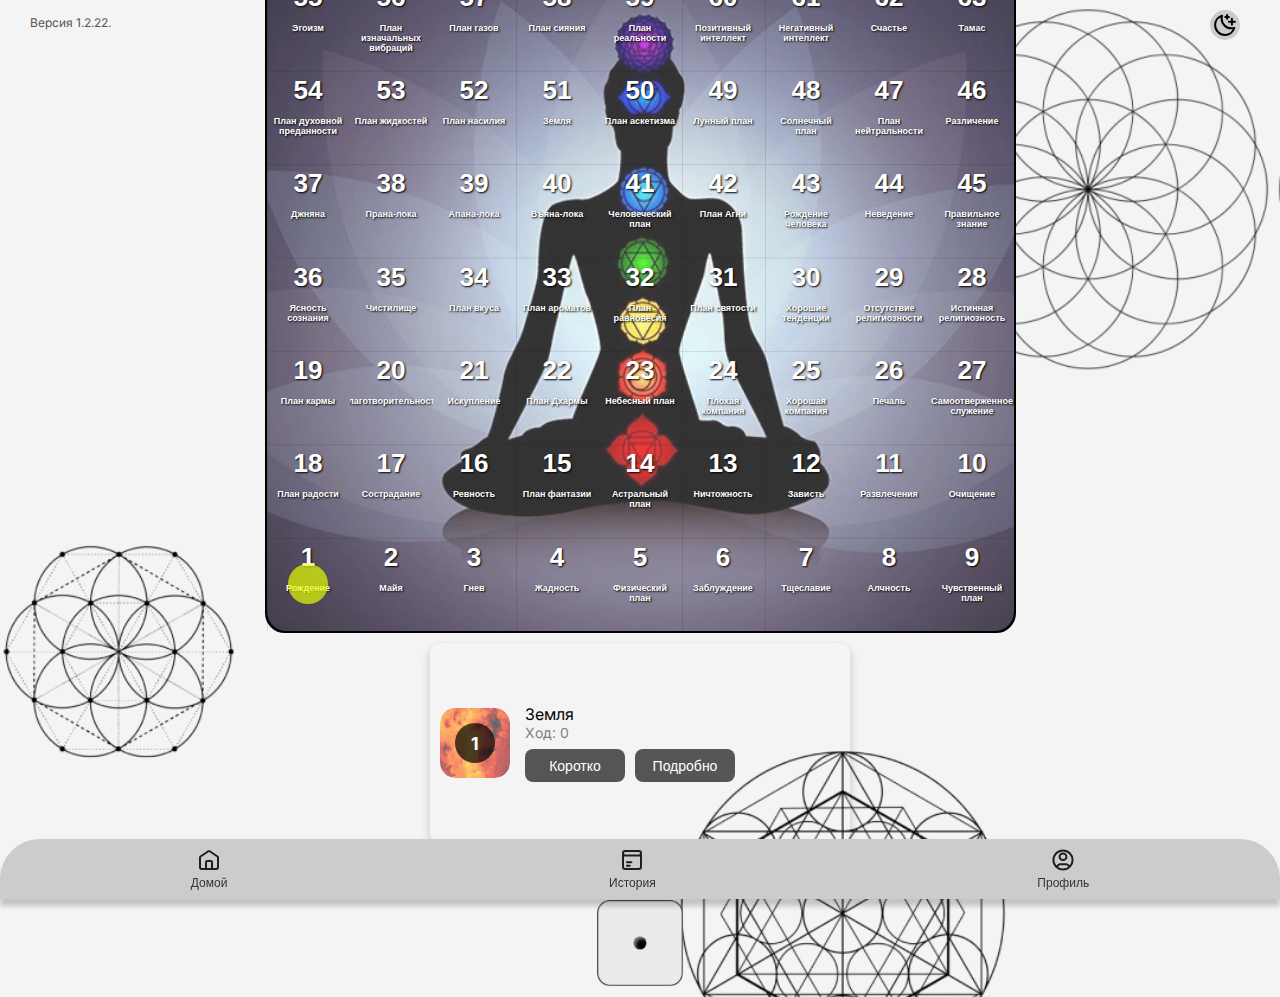
==== index.html @ 8fbf4aa5 "1.2.21 Убрал Стрелки" ====
<!DOCTYPE html>
<html lang="en">
<head>
    <meta charset="UTF-8">
    <meta name="viewport" content="width=device-width, initial-scale=1.0">
    <meta name="theme-color" id="themeColor" content="#ccc">
    <title>Leela Game</title>
    <link rel="stylesheet" href="styles.css">
    <link rel="manifest" href="manifest.json">
    <link href="https://fonts.googleapis.com/css2?family=Inter:wght@300;400;500;600;700&display=swap" rel="stylesheet">
    <script src="scripts.js" defer></script>
</head>
<body>
    <div class="game-version">Версия 1.2.22.</div>
    <div class="theme-switcher">
        <label class="toggle">
            <input type="checkbox" id="themeToggle">
            <span class="slider">
                <img src="theme_icons/moon-02.svg" alt="Day" class="icon day-icon">
                <img src="theme_icons/sun-02.svg" alt="Night" class="icon night-icon">
            </span>
        </label>
    </div>  

    <div class="game-container">
        <!-- Кнопка "Начать заново" -->
        <button class="restart-button" id="restartGame">Начать заново</button>

        <!-- Игровое поле -->
        <div class="board-container">
            <div class="board" id="board"></div>
            <div class="player" id="player"></div>
        </div>      

        <!-- Лог ходов -->
        <div class="turn-info">
            <div class="icon-container">
                <img src="general/back.png" alt="Ход" class="turn-icon">
                <div class="dice-overlay" id="diceResult">1</div>
            </div>
            <div class="turn-text">
                <div class="turn-cell" id="turnName">Земля</div>
                <div class="turn-details">
                    <span id="turnNumber">Ход: 0</span>
                </div>
                <div class="turn-buttons">
                    <button class="turn-btn" id="shortBtn">Коротко</button>
                    <button class="turn-btn" id="detailedBtn">Подробно</button>
                </div>
            </div>
        </div>
    </div>

    <!-- Всплывающее окно --> 
    <div id="popup-overlay" class="popup-overlay"></div>
    <div id="popup" class="popup">
        <div class="popup-content">
            <span id="popup-close" class="popup-close">&times;</span>
            <div id="popup-text"></div>
        </div>
    </div> 

        <!-- Сообщения -->
        <div class="message-container" id="messageContainer"></div>

        <!-- Кубик -->
        <div class="controls">
            <div class="gen-container">
                <div class="contain-dice-6">
                    <div class="dice-6">
                        <ol class="die-list even-roll" data-roll="1" id="animatedDice">
                            <li class="die-item" data-side="1"><span class="dot"></span></li>
                            <li class="die-item" data-side="2"><span class="dot"></span><span class="dot"></span></li>
                            <li class="die-item" data-side="3"><span class="dot"></span><span class="dot"></span><span class="dot"></span></li>
                            <li class="die-item" data-side="4"><span class="dot"></span><span class="dot"></span><span class="dot"></span><span class="dot"></span></li>
                            <li class="die-item" data-side="5"><span class="dot"></span><span class="dot"></span><span class="dot"></span><span class="dot"></span><span class="dot"></span></li>
                            <li class="die-item" data-side="6"><span class="dot"></span><span class="dot"></span><span class="dot"></span><span class="dot"></span><span class="dot"></span><span class="dot"></span></li>
                        </ol>
                    </div>
                </div>
            </div>
        </div>


    <!-- История ходов (убран дубликат) -->
    <div id="historyModal" class="modal">
        <div class="modal-overlay"></div>
        <div class="modal-content">
            <h2>История ходов</h2>
            <div class="log">
                <table class="log-table" id="logTable">
                    <thead>
                        <tr>
                            <th>Ход</th>
                            <th>Кубик</th>
                            <th>Описание</th>
                        </tr>
                    </thead>
                    <tbody id="logBody"></tbody>
                </table>
            </div>
        </div>
        <button id="closeModal" class="close-button">
            <img src="footer_icons/chevron-down.svg" alt="Свернуть">
        </button>
    </div>

    <!-- Футер -->
    <footer class="footer">
        <button class="footer-button" id="homeButton">
            <img src="footer_icons/home-04.svg" alt="Домой" class="footer-icon">
            <span>Домой</span>
        </button>
        <button class="footer-button" id="historyButton">
            <img src="footer_icons/mail-05.svg" alt="История" class="footer-icon">
            <span>История</span>
        </button>
        <button class="footer-button" id="profileButton">
            <img src="footer_icons/user-profile-circle.svg" alt="Профиль" class="footer-icon">
            <span>Профиль</span>
        </button>
    </footer>
</body>
</html>
---- styles.css ----
:root { /* Тема */
    --background-color-light: #333; /* Тёмный фон теперь светлая тема */
    --background-color-dark: #f4f4f4; /* Светлый фон теперь тёмная тема */
    --text-color-light: #fff; /* Светлый текст для "светлой темы" */
    --text-color-dark: #000; /* Тёмный текст для "тёмной темы" */ 
    --primary-color-light: #333; /* Цвет основной кнопки для новой "светлой темы" */
    --primary-color-dark: #333; /* Цвет основной кнопки для новой "тёмной темы" */
    /*--modal-bg-light: #c72525;
    --modal-bg-dark: #333333;*/
    /*--theme-color-light: #a50d0d; /* Цвет строки состояния для светлой темы */
    /*--theme-color-dark: #333; /* Цвет строки состояния для темной темы */
}

.theme-switcher { /* Переключатель темы */
    position: absolute; /* Абсолютное позиционирование элемента */
    top: 10px; /* Отступ сверху от родителя */
    right: 10px; /* Отступ справа от родителя */
    font-size: 16px; /* Размер шрифта элемента */
}

.toggle { /* Переключатель темы */
    position: relative; /* Относительное позиционирование для точного размещения дочерних элементов. */
    display: inline-block;
    width: 60px; /* Размер круга */
    height: 60px; /* Размер круга */
}

.toggle input { /* Переключатель темы */
    opacity: 0; /* Скрывает чекбокс */
    width: 0;
    height: 0;
}

.slider { /* Переключатель темы */
    position: absolute;
    cursor: pointer;
    top: 0;
    left: 0;
    width: 30px; /* Размер круга */
    height: 30px; /* Размер круга */
    background-color: #ccc; /* Цвет по умолчанию */
    border-radius: 50%; /* Делаем переключатель кругом */
    display: flex;
    align-items: center; /* Центрируем содержимое по вертикали */
    justify-content: center; /* Центрируем содержимое по горизонтали */
    transition: background-color 0.4s; /* Плавный переход для смены цвета */
}

.slider .icon { /* Переключатель темы */
    width: 24px; /* Размер иконок */
    height: 24px;
}

.slider .day-icon { /* Переключатель темы */
    display: block; /* Показываем иконку солнца по умолчанию */
}

.slider .night-icon { /* Переключатель темы */
    display: none; /* Скрываем иконку луны по умолчанию */
}

.toggle input:checked + .slider { /* Переключатель темы */
    background-color: #474747; /* Цвет для тёмной темы */
}

.toggle input:checked + .slider .day-icon { /* Переключатель темы */
    display: none; /* Скрываем иконку солнца при включении */
}

.toggle input:checked + .slider .night-icon { /* Переключатель темы */
    display: block; /* Показываем иконку луны при включении */
}


html, body {
    height: 100vh; /* Делаем всю страницу на 100% высоты экрана */
    width: 100vw;  /* Гарантируем полную ширину */
    margin: 0;
    padding: 0;
}

body {
    display: flex;
    flex-direction: column;
    align-items: center;
    justify-content: center;
    background-image: url('back.png'); /* Устанавливаем фоновое изображение */
    background-repeat: no-repeat;
    background-size: cover; /* Фон заполняет весь экран */
    background-position: center; /* Центрируем изображение */
    background-attachment: fixed; /* Фиксируем фон при прокрутке */
    background-color: var(--background-color-light); /* Фон для темы */
    color: var(--text-color-light); /* Цвет текста */
    transition: background-color 0.3s, color 0.3s; /* Плавный переход тем */
}

.game-version { /* Номер версии */
    position: absolute; /* Устанавливаем абсолютное позиционирование */
    top: 10px; /* Отступ от верхнего края */
    left: 20px; /* Отступ от левого края */
    font-size: 12px; /* Размер шрифта */
    color: #555; /* Цвет текста */
    padding: 5px 10px; /* Внутренние отступы */
    border-radius: 5px; /* Скругленные углы */
    z-index: 1000; /* Поверх других элементов */
    font-family: 'Inter', sans-serif;
}

.board-container {
    border-radius: 20px;
    position: relative;
    width: 83vmin;
    height: 83vmin;
    background: url('background.webp') no-repeat center center;
    background-size: cover;
    border: 2px solid var(--text-color-light);
    margin-left: auto; /* Автоматический отступ слева */
    margin-right: auto; /* Автоматический отступ справа */
}


.board { /* Доска деление */
    display: grid; /* Использует CSS Grid Layout для упрощения размещения элементов */
    grid-template-columns: repeat(9, 1fr); /* Делит контейнер на 9 равных колонок */
    grid-template-rows: repeat(8, 1fr); /* Делит контейнер на 8 равных строк */
    gap: 0; /* Убирает отступы между элементами сетки */
    position: absolute; /* Абсолютное позиционирование внутри родительского элемента */
    width: 100%; /* Ширина элемента занимает 100% от родительского контейнера */
    height: 100%; /* Высота элемента занимает 100% от родительского контейнера */
    border-radius: 20px;
    background: rgba(255, 255, 255, 0.2); /* Полупрозрачный белый фон для сетки */
}

.board::before { /* Доска элементы */
    content: ""; /* Добавляет псевдоэлемент перед содержимым .board */
    position: absolute; /* Абсолютное позиционирование внутри элемента .board */
    top: 0; /* Располагает верхнюю границу псевдоэлемента у верхней границы родителя */
    left: 0; /* Располагает левую границу псевдоэлемента у левой границы родителя */
    right: 0; /* Располагает правую границу псевдоэлемента у правой границы родителя */
    bottom: 0; /* Располагает нижнюю границу псевдоэлемента у нижней границы родителя */
    background-image: linear-gradient(to right, rgba(0, 0, 0, 0.1) 1px, transparent 1px), linear-gradient(to bottom, rgba(0, 0, 0, 0.1) 1px, transparent 1px); /* Добавляет две перекрещивающиеся сетки для создания эффекта линий */
    background-size: calc(100% / 9) calc(100% / 8); /* Размер ячеек сетки соответствует количеству колонок и строк */
    pointer-events: none; /* Отключает возможность взаимодействия с псевдоэлементом (например, клики) */
}

.cell {
    display: flex; /* Делает ячейку гибким контейнером */
    flex-direction: column; /* Располагает текст внутри ячейки по вертикали */
    align-items: center; /* Центрирует содержимое по горизонтали */
    justify-content: flex-start; /* Центрирует содержимое по вертикали */
    text-align: center; /* Центрирует текст */
    padding: 5%; /* Внутренний отступ от границ ячейки */
    font-size: 1vmin; /* Размер шрифта текста внутри ячейки */
    font-weight: bold; /* Делает текст жирным */
    color: #fff; /* Цвет текста */
    text-shadow: 1px 1px 2px #000; /* Тень для текста */
    background: rgba(0, 0, 0, 0.0); /* Полупрозрачный фон */
    overflow: hidden; /* Убирает содержимое, выходящее за границы */
    font-family: -apple-system, BlinkMacSystemFont, 'Segoe UI', Roboto, 'Helvetica Neue', Arial, sans-serif;
}

.cell span {
    font-size: 2.9vmin; /* Размер шрифта для цифр */
}

.player {
    width: 40px; /* Устанавливает ширину игрока */
    height: 40px; /* Устанавливает высоту игрока */
    background-color: rgba(229, 255, 0, 0.696); /* Полупрозрачный желтый цвет для игрока */
    border-radius: 50%; /* Делает игрока кругом */
    position: absolute; /* Абсолютное позиционирование для точного размещения */
    transform: translate(-50%, -50%); /* Центрирует элемент относительно своей позиции */
}

.controls {
    padding: 10px;
    position: relative;
    max-width: 400px; /* Максимальная ширина, чтобы не было слишком большого растяжения */
    margin-bottom: 10px; /* Отступ снизу */
}

.log { /* История логи */
    border-radius: 20px; /* Закругляет углы контейнера доски */
    max-width: 90vmin; /* Устанавливает максимальную ширину лога */
    margin-top: 10px; /* Отступ сверху для отделения от других элементов */
    text-align: left; /* Выравнивает текст по левому краю */
    font-size: 16px; /* Размер шрифта для текста */
    overflow-y: auto; /* Добавляет прокрутку по вертикали, если содержимое превышает высоту */
    height: 100%; /* Устанавливает фиксированную высоту для лога */
    border: 1px solid var(--text-color-dark); /* Рамка с использованием темного цвета текста */
    padding: 5px; /* Внутренние отступы вокруг текста */
    background: var(--background-color-light); /* Фон с использованием переменной темы */
}

.log-table { /* История логи1 */
    width: 100%; /* Таблица занимает всю ширину родителя */
    border-collapse: collapse; /* Убирает промежутки между границами ячеек */
    text-align: left; /* Выравнивание текста по левому краю */
    font-family: 'Inter', sans-serif;
}

.log-table th, .log-table td { /* История логи2 */
    padding: 8px; /* Внутренние отступы внутри ячеек */
    font-family: 'Inter', sans-serif;
}

.log-table th { /* История логи3 */
    background-color: var(--primary-color-light); /* Фон заголовков таблицы с использованием переменной темы */
    color: var(--text-color-light); /* Цвет текста заголовков */
    border-radius: 25px; /* Закругляет углы контейнера доски */
}

/* Кнопка "Начать заново" */
.restart-button {
    display: block; /* Превращаем кнопку в блочный элемент */
    font-size: 14px; /* Размер шрифта кнопки */
    padding: 10px 20px; /* Внутренние отступы для кнопки */
    margin-top: -68px; /* Отступ сверху для отделения от других элементов */
    margin-bottom: 20px; /* Отступ снизу для отделения от других элементов */
    background-color: #5a5a5a; /* Цвет фона кнопки */
    color: rgb(205, 205, 205); /* Цвет текста кнопки */
    border: none; /* Убираем стандартную рамку кнопки */
    border-radius: 25px; /* Закругленные углы кнопки */
    cursor: pointer; /* Указывает, что кнопка кликабельна */
    transition: background-color 0.3s ease; /* Плавное изменение цвета при наведении */
    font-family: 'Inter', sans-serif;
    margin-left: auto; /* Автоматический отступ слева */
    margin-right: auto; /* Автоматический отступ справа */
}

.restart-button:hover {
    background-color: #292929; /* Темнее при наведении */
}

/* Стили для 3D кубика */
.gen-container {
    display: inline-block;
    justify-content: center; /* Центрируем кубик по горизонтали */
    position: relative;
    width: 80px;
    height: 80px;
    perspective: 600px;
}

.contain-dice-6 {
    width: 100%;
    height: 100%;
    position: relative;
    transform-style: preserve-3d;
}

.dice {
    font-size: 20px; /* Устанавливает размер шрифта для текста внутри кнопки */
    cursor: pointer; /* Указывает, что элемент кликабельный */
    padding: 10px 20px; /* Добавляет внутренние отступы вокруг текста */
    background-color: var(--primary-color-light); /* Задает фон кнопки с использованием переменной темы */
    color: var(--text-color-light); /* Цвет текста кнопки */
    border: none; /* Убирает стандартную рамку кнопки */
    border-radius: 5px; /* Закругленные углы для кнопки */
}

.dice:hover {
    background-color: #0056b3; /* Меняет фон кнопки при наведении */
}

.dice-6 {
    width: 100%;
    height: 100%;
    position: absolute;
    transform-style: preserve-3d;
    transition: transform 0.6s ease;
}

.die-list {
    width: 100%;
    height: 100%;
    margin: 0;
    padding: 0;
    list-style: none;
    position: relative;
    transform-style: preserve-3d;
}

.die-item {
    position: absolute;
    width: 100%;
    height: 100%;
    backface-visibility: hidden;
    background: #ebebeb; /* Цвет кубика */
    border: 1px solid #323232; /* Цвет границы кубика */
    border-radius: 12px; /* Закругленные углы, если нужны */
    box-sizing: border-box;
    transform: translateZ(40px); /* Позиционируем грани в 3D-пространстве */
}

.die-item[data-side="1"] { transform: rotateX(0deg) translateZ(40px); }
.die-item[data-side="2"] { transform: rotateY(180deg) translateZ(40px); }
.die-item[data-side="3"] { transform: rotateY(-90deg) translateZ(40px); }
.die-item[data-side="4"] { transform: rotateY(90deg) translateZ(40px); }
.die-item[data-side="5"] { transform: rotateX(-90deg) translateZ(40px); }
.die-item[data-side="6"] { transform: rotateX(90deg) translateZ(40px); }

.dot {
    position: absolute;
    width: 12px; /* Размер точки */
    height: 12px;
    border-radius: 50%; /* Круглая форма */
    background: radial-gradient(circle, #000 100%, #333); /* Градиент для вдавленного вида */
    box-shadow: inset 2px 2px 3px rgba(255, 255, 255, 0.5); /* Внутренняя тень */
}

/* Расположение точек для каждой грани */
.die-item[data-side="1"] .dot { top: 50%; left: 50%; transform: translate(-50%, -50%); }
.die-item[data-side="2"] .dot:nth-child(1) { top: 20%; left: 20%; transform: translate(-50%, -50%); }
.die-item[data-side="2"] .dot:nth-child(2) { top: 80%; left: 80%; transform: translate(-50%, -50%); }
.die-item[data-side="3"] .dot:nth-child(1) { top: 20%; left: 20%; transform: translate(-50%, -50%); }
.die-item[data-side="3"] .dot:nth-child(2) { top: 50%; left: 50%; transform: translate(-50%, -50%); }
.die-item[data-side="3"] .dot:nth-child(3) { top: 80%; left: 80%; transform: translate(-50%, -50%); }
.die-item[data-side="4"] .dot:nth-child(1) { top: 20%; left: 20%; transform: translate(-50%, -50%); }
.die-item[data-side="4"] .dot:nth-child(2) { top: 20%; left: 80%; transform: translate(-50%, -50%); }
.die-item[data-side="4"] .dot:nth-child(3) { top: 80%; left: 20%; transform: translate(-50%, -50%); }
.die-item[data-side="4"] .dot:nth-child(4) { top: 80%; left: 80%; transform: translate(-50%, -50%); }
.die-item[data-side="5"] .dot:nth-child(1) { top: 20%; left: 20%; transform: translate(-50%, -50%); }
.die-item[data-side="5"] .dot:nth-child(2) { top: 20%; left: 80%; transform: translate(-50%, -50%); }
.die-item[data-side="5"] .dot:nth-child(3) { top: 50%; left: 50%; transform: translate(-50%, -50%); }
.die-item[data-side="5"] .dot:nth-child(4) { top: 80%; left: 20%; transform: translate(-50%, -50%); }
.die-item[data-side="5"] .dot:nth-child(5) { top: 80%; left: 80%; transform: translate(-50%, -50%); }
.die-item[data-side="6"] .dot:nth-child(1) { top: 20%; left: 20%; transform: translate(-50%, -50%); }
.die-item[data-side="6"] .dot:nth-child(2) { top: 50%; left: 20%; transform: translate(-50%, -50%); }
.die-item[data-side="6"] .dot:nth-child(3) { top: 80%; left: 20%; transform: translate(-50%, -50%); }
.die-item[data-side="6"] .dot:nth-child(4) { top: 20%; left: 80%; transform: translate(-50%, -50%); }
.die-item[data-side="6"] .dot:nth-child(5) { top: 50%; left: 80%; transform: translate(-50%, -50%); }
.die-item[data-side="6"] .dot:nth-child(6) { top: 80%; left: 80%; transform: translate(-50%, -50%); }

.die-list { transition: transform 0.6s ease; }


.die-list { /* Анимация броска */
    transition: transform 0.6s ease; /* Добавляет плавный переход для вращения кубика */
}

.die-list[data-roll="1"] { transform: rotateX(0deg) rotateY(0deg); }
.die-list[data-roll="2"] { transform: rotateY(180deg); }
.die-list[data-roll="4"] { transform: rotateY(-90deg); }
.die-list[data-roll="3"] { transform: rotateY(90deg); }
.die-list[data-roll="6"] { transform: rotateX(-90deg); }
.die-list[data-roll="5"] { transform: rotateX(90deg); }

.trail { /* Шлейф после броска */
    width: 40px; /* Размер шлейфа совпадает с размером игрока */
    height: 40px;
    background-color: rgba(255, 183, 0, 0.3); /* Полупрозрачный красный цвет */
    border-radius: 50%; /* Круглый элемент */
    position: absolute;
    transform: translate(-50%, -50%);
    pointer-events: none; /* Шлейф не мешает кликам */
    animation: fadeOut 2.5s ease-out forwards; /* Анимация исчезновения */
}

@keyframes fadeOut {
    0% {
        opacity: 1;
    }
    100% {
        opacity: 0;
    }
}

.footer {
    position: fixed; /* Фиксируем футер внизу экрана */
    bottom: 1px; /* Отступ от нижнего края экрана */
    left: 50%; /* Центрируем футер по горизонтали */
    transform: translateX(-50%); /* Для точного центрирования */
    width: 100%; /* Задаём ширину футера */
    height: 60px; /* Высота футера */
    background-color: var(--footer-bg-light); /* Цвет по умолчанию */
    color: var(--footer-text-light); /* Цвет текста по умолчанию */
    border-radius: 40px 40px 0 0; /* Закругление только сверху */
    box-shadow: 0 7px 5px rgba(0, 0, 0, 0.2); /* Добавляем тень */
    display: flex; /* Flexbox для размещения содержимого */
    justify-content: space-around; /* Равномерное распределение кнопок */
    align-items: center; /* Центрируем кнопки по вертикали */
    z-index: 100; /* Поверх других элементов */
/* padding: 0 10px; /* Внутренние отступы */
    transition: background-color 0.4s, color 0.4s; /* Плавный переход для цвета */
}

.footer-button {
    background: none; /* Убираем стандартный фон кнопок */
    border: none; /* Убираем рамку кнопок */
    cursor: pointer; /* Указатель мыши при наведении */
    text-align: center; /* Текст под иконкой */
    display: flex; /* Flexbox для расположения текста и иконки */
    flex-direction: column; /* Иконка сверху, текст снизу */
    align-items: center; /* Центрируем содержимое кнопки */
    justify-content: center; /* Центрируем содержимое кнопки */
    font-size: 16px; /* Размер текста */
    color: inherit; /* Используем цвет текста футера */
    font-family: -apple-system, BlinkMacSystemFont, 'Segoe UI', Roboto, 'Helvetica Neue', Arial, sans-serif;
}

.footer-icon {
    width: 24px; /* Ширина иконки */
    height: 24px; /* Высота иконки */
    filter: invert(16%) sepia(0%) saturate(0%) hue-rotate(0deg) brightness(75%);    margin-bottom: 4px; /* Отступ между иконкой и текстом */
}

.footer-button:hover .footer-icon {
    filter: invert(25%) sepia(0%) saturate(0%) hue-rotate(0deg) brightness(100%);
}

.footer-button span {
    font-size: 12px; /* Размер текста под иконкой */
}

.modal {
    background-color: var(--modal-bg-light);
}

body.dark-mode .modal {
    background-color: var(--modal-bg-dark);
}
/* Основной стиль модального окна */
.modal {
    position: fixed;
    bottom: -100%; /* Скрыто за пределами экрана */
    left: 0;
    width: 100%;
    height: 75vh; /* Высота окна 75% от высоты экрана */
    background-color: rgb(240, 240, 240); /* Светло-серый фон окна */
    box-shadow: 0 -4px 10px rgba(0, 0, 0, 0.2); /* Тень для эффекта подъёма */
    border-top-left-radius: 20px;
    border-top-right-radius: 20px;
    transition: bottom 0.3s ease-in-out; /* Анимация появления */
    z-index: 1000; /* Поверх overlay */
    display: flex; /* Flexbox для управления размещением */
    overflow: hidden; /* Обрезает содержимое за закруглениями */
    flex-direction: column; /* Элементы располагаются вертикально */
}

/* Содержимое модального окна */
.modal-content {
    padding: 20px;
    text-align: center;
    flex: 1; /* Занимает всё доступное пространство, оставляя место для кнопки */
    overflow-y: auto; /* Прокрутка содержимого, если его больше окна */
    z-index: 2; /* Поверх overlay */
}

/* Кнопка "Свернуть" */
.close-button {
    background: none;
    border: none;
    cursor: pointer;
    width: 40px;
    height: 40px;
    margin: 10px auto; /* Центрируем кнопку горизонтально */
    display: block;
    text-align: center;
    align-self: center; /* Центрируем кнопку внутри flex-контейнера */
    z-index: 2; /* Поверх overlay */
}

/* Затемнение фона (overlay) */
.modal-overlay {
    position: absolute;
    top: 0;
    left: 0;
    width: 100%;
    height: 100%;
    background-color: rgba(0, 0, 0, 0.5); /* Полупрозрачный тёмный фон */
    z-index: 1; /* Под контентом модального окна */
}

/*Затемнение фона при открытом модальном окне*/
body.modal-open::before {
    content: '';
    position: fixed;
    top: 0;
    left: 0;
    width: 100%;
    height: 100%;
    background-color: rgba(0, 0, 0, 0.5); /* Тёмный фон при открытии модального окна */
    z-index: 999; /* Затемнение под модальным окном */
}

/* Добавьте эти стили в ваш CSS файл */
.modal-content {
    display: flex;
    flex-direction: column;
    max-height: 80vh;
    overflow-y: auto;
}

.modal-content h2 {
    margin-bottom: 20px;
    text-align: center;
    font-size: 16px; /* Размер текста под иконкой */
    font-family: 'Inter', sans-serif;
}

.log {
    flex-grow: 1; /* Позволяет истории занимать доступное пространство */
    overflow-y: auto; /* Добавляет прокрутку, если контент выходит за границы */
    max-height: 60vh; /* Ограничивает высоту истории ходов */
}

/* Обновленные стили для таблицы логов */
.log-table {
    width: 100%;
    border-collapse: collapse;
    border-spacing: 0;
}

.log-table th,
.log-table td {
    padding: 8px;
    text-align: left;
    border: none; /* Убираем границы ячеек */
}

/* Стиль для заголовка таблицы */
.log-table thead {
    position: sticky;
    top: 0;
    z-index: 10;
}

/* Делаем одну строку для заголовка */
.log-table thead tr {
    display: flex;
    width: 100%;
}

/* Задаем ширину для каждой колонки заголовка */
.log-table thead th {
    flex: 1;
}

/* Первая колонка (Ход) поменьше */
.log-table thead th:first-child {
    flex: 0.5;
}

/* Последняя колонка (Описание) побольше */
.log-table thead th:last-child {
    flex: 2;
}

/* Стили для тела таблицы */
.log-table tbody tr {
    display: flex;
    width: 100%;
    border-bottom: 1px solid rgba(0, 0, 0, 0.1); /* Тонкая линия между строками */
}

.log-table tbody td {
    flex: 1;
}

/* Соответствующие пропорции для ячеек тела таблицы */
.log-table tbody td:first-child {
    flex: 0.5;
}

.log-table tbody td:last-child {
    flex: 2;
}

/* Чередующийся цвет строк */
.log-table tbody tr:nth-child(even) {
    background-color: rgba(0, 0, 0, 0.05);
}


/* Стили для окна с текущим ходом */
.turn-info {
    display: flex;
    align-items: center;
    --primary-color-light: #333; /* Цвет основной кнопки для новой "светлой темы" */
    --primary-color-dark: #333; /* Цвет основной кнопки для новой "тёмной темы" */
    border-radius: 10px;
    margin: 10px auto; /* Центрирование блока */
    padding: 10px;
    box-shadow: 0 4px 10px rgba(0, 0, 0, 0.2);
    width: 77vmin;
    height: 20vmin;
    position: relative;
    justify-content: flex-start;
    width: 79vw; /* 80% ширины экрана */
    max-width: 400px; /* Максимальная ширина, чтобы не было слишком большого растяжения */
    font-family: 'Inter', sans-serif;
}

.turn-icon {
    width: 100%;
    height: 100%;
    object-fit: cover;
    border-radius: 15px;
}

.icon-container {
    position: relative;
    width: 70px; /* Размер картинки */
    height: 70px;
    border-radius: 15px;
    overflow: hidden;
}

.dice-overlay {
    position: absolute;
    top: 50%;
    left: 50%;
    transform: translate(-50%, -50%); /* Центрируем текст внутри картинки */
    background: rgba(0, 0, 0, 0.7);
    color: white;
    font-weight: bold;
    font-size: 18px;
    padding: -1px 10px;
    border-radius: 50%;
    text-align: center;
    width: 40px;
    height: 40px;
    display: flex;
    align-items: center;
    justify-content: center;
}

.turn-text {
    display: flex;
    flex-direction: column; /* Название сверху, ход под ним */
    justify-content: center;
    align-items: flex-start; /* Выравниваем текст влево */
    margin-left: 15px; /* Отступ слева от картинки */
}

.turn-name {
    font-weight: bold;
    font-size: 16px;
}

.turn-details {
    font-size: 14px;
    color: gray;
}

.dice-result {
    background: rgba(0, 0, 0, 0.1);
    padding: 8px 12px;
    border-radius: 12px;
    font-weight: bold;
    font-size: 14px;
    position: absolute;
    right: 10px;
    bottom: 10px;
}


.turn-buttons {
    display: flex;
    gap: 10px; /* Расстояние между кнопками */
    margin-top: 8px; /* Отступ сверху от текста */
    }

.turn-btn {
    background-color: #555;
    color: white;
    width: 100px;
    height: 33px;
    border: none;
    padding: 5px 12px;
    border-radius: 8px;
    font-size: 14px;
    cursor: pointer;
    transition: background 0.3s;
    font-family: -apple-system, BlinkMacSystemFont, 'Segoe UI', Roboto, 'Helvetica Neue', Arial, sans-serif;
}

.turn-btn:hover {
    background-color: #777;
}


.message-container {
    display: flex;
    align-items: center; /* Вертикальное выравнивание по центру */
    justify-content: center; /* Горизонтальное выравнивание по центру */
    --primary-color-light: #333; /* Цвет основной кнопки для новой "светлой темы" */
    --primary-color-dark: #333; /* Цвет основной кнопки для новой "тёмной темы" */
    border-radius: 20px;
    padding: 20px;
    position: relative;
    font-family: 'Inter', sans-serif;
    height: 30px; /* Фиксированная высота контейнера */
    box-sizing: border-box; /* Чтобы padding не увеличивал размеры контейнера */
    visibility: visible; /* Контейнер всегда видимый */
}

.message-container .message {
    display: block;
    visibility: hidden; /* Скрываем текст, когда он отсутствует */
}

/* Когда текст появляется */
.message-container .message:not(:empty) {
    visibility: visible;
}
    
/* Стили для overlay */
.popup-overlay {
    display: none;
    position: fixed;
    top: 0;
    left: 0;
    width: 100%;
    height: 100%;
    background: rgba(0, 0, 0, 0.5);
    z-index: 999;
}

/* Стили для всплывающего окна */
.popup {
    display: none;
    position: fixed;
    top: -100%; /* Изначально скрыто сверху */
    left: 50%;
    transform: translateX(-50%);
    background: var(--background-color-light); /* Фон с использованием переменной темы */
    --text-color-light: #fff; /* Светлый текст для "светлой темы" */
    --text-color-dark: #202020; /* Тёмный текст для "тёмной темы" */ 
    box-shadow: 0 4px 8px rgba(0, 0, 0);
    padding: 15px;
    border-radius: 8px;
    min-width: 320px; /* Минимальная ширина 300px */
    max-width: 400px; /* Максимальная ширина 400px */
    min-height: 550px; /* Минимальная высота 300px */
    max-height: 600px; /* Максимальная высота 500px (можно убрать, если не нужно) */
    z-index: 2000;
    transition: top 0.3s ease-in-out;
    overflow: auto; /* Добавляем прокрутку, если содержимое выходит за границы */
}

.popup-content {
    position: relative;
}

.popup-close {
    position: absolute;
    top: 1px;  /* Отступ сверху */
    right: 10px;  /* Отступ справа */
    font-size: 25px;
    cursor: pointer;
    z-index: 10;  /* Убедитесь, что кнопка закрытия поверх контента */
}

.popup-text {
    font-size: 16px;
    --text-color-light: #fff; /* Светлый текст для "светлой темы" */
    --text-color-dark: #2d2d2d; /* Тёмный текст для "тёмной темы" */ 
    /*font-family: -apple-system, BlinkMacSystemFont, 'Segoe UI', Roboto, 'Helvetica Neue', Arial, sans-serif;*/
    font-family: 'Inter', sans-serif;
    margin-top: 12px;
    line-height: 1.5; /* Интервал между строками 1.15 */
    text-align: justify; /* Выравнивание текста по ширине */
    text-justify: inter-word; /* Улучшенное выравнивание слов */
}

.popup-text p {
    margin-bottom: 10px; /* Отступ между абзацами */
    text-indent: 20px; /* Отступ первой строки абзаца */
    margin-top: 10px; /* Отступ сверху */
}
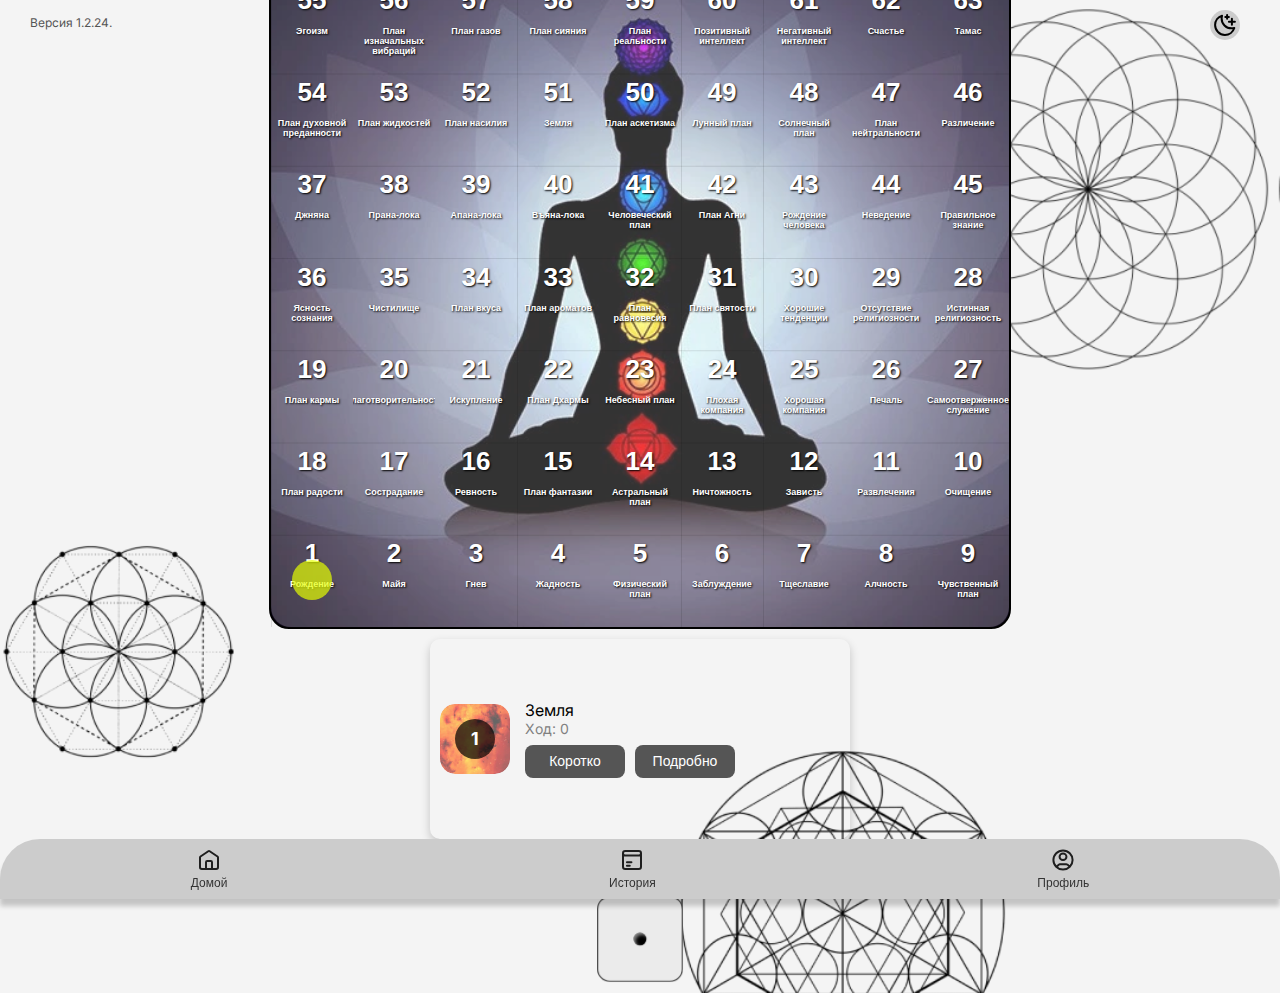
==== commit 1a717635: "Версия 1.2.24. Всё сделал" ====
--- a/index.html
+++ b/index.html
@@ -11,7 +11,7 @@
     <script src="scripts.js" defer></script>
 </head>
 <body>
-    <div class="game-version">Версия 1.2.22.</div>
+    <div class="game-version">Версия 1.2.24.</div>
     <div class="theme-switcher">
         <label class="toggle">
             <input type="checkbox" id="themeToggle">
--- a/styles.css
+++ b/styles.css
@@ -109,8 +109,8 @@
 .board-container {
     border-radius: 20px;
     position: relative;
-    width: 83vmin;
-    height: 83vmin;
+    width: 82vmin;
+    height: 82vmin;
     background: url('background.webp') no-repeat center center;
     background-size: cover;
     border: 2px solid var(--text-color-light);
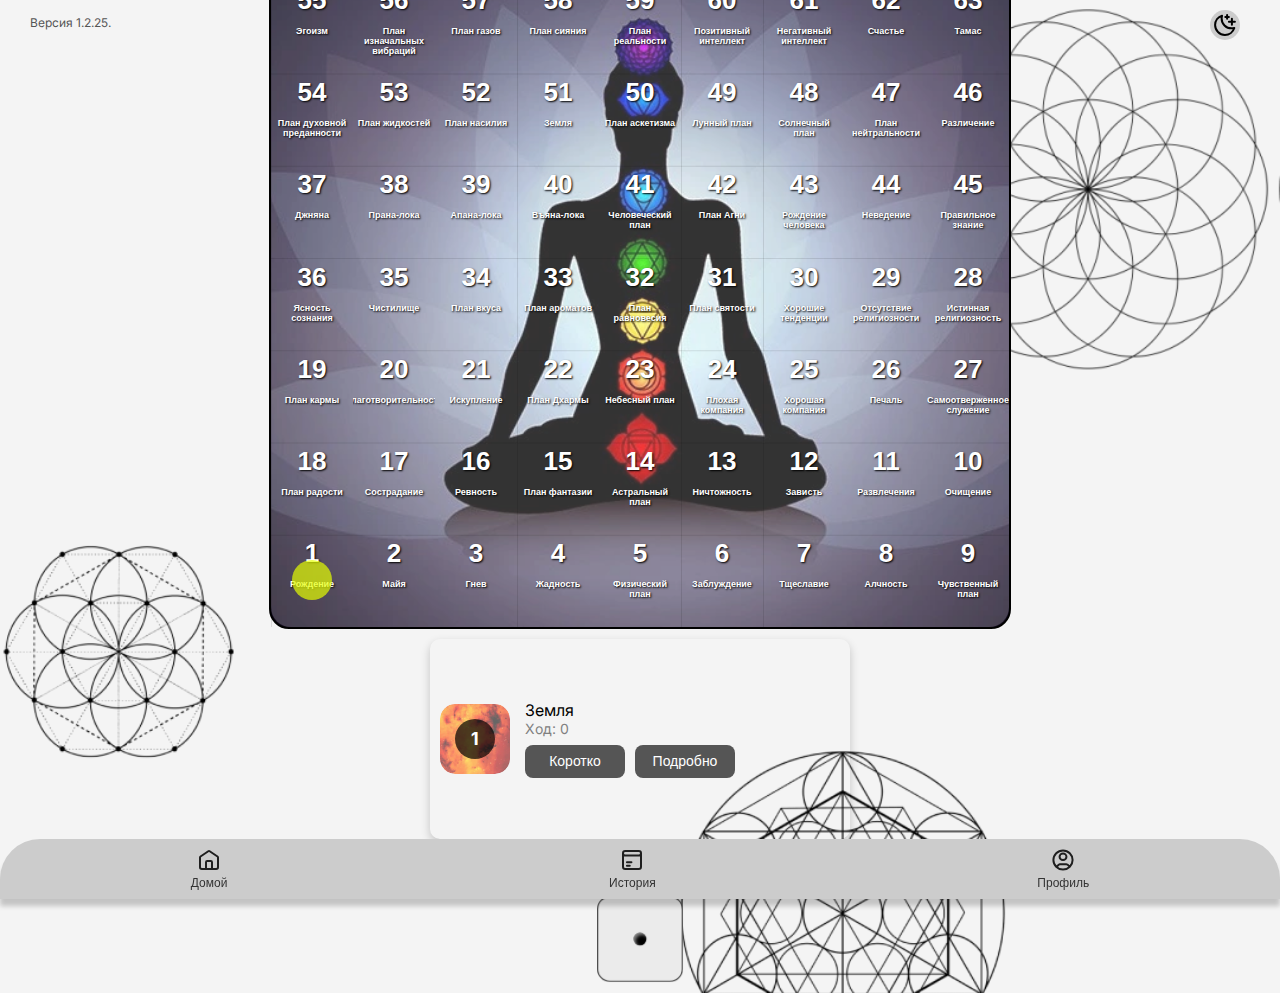
==== commit 3f10ba7b: "Версия 1.2.25. Все текста обновил" ====
--- a/index.html
+++ b/index.html
@@ -11,7 +11,7 @@
     <script src="scripts.js" defer></script>
 </head>
 <body>
-    <div class="game-version">Версия 1.2.24.</div>
+    <div class="game-version">Версия 1.2.25.</div>
     <div class="theme-switcher">
         <label class="toggle">
             <input type="checkbox" id="themeToggle">
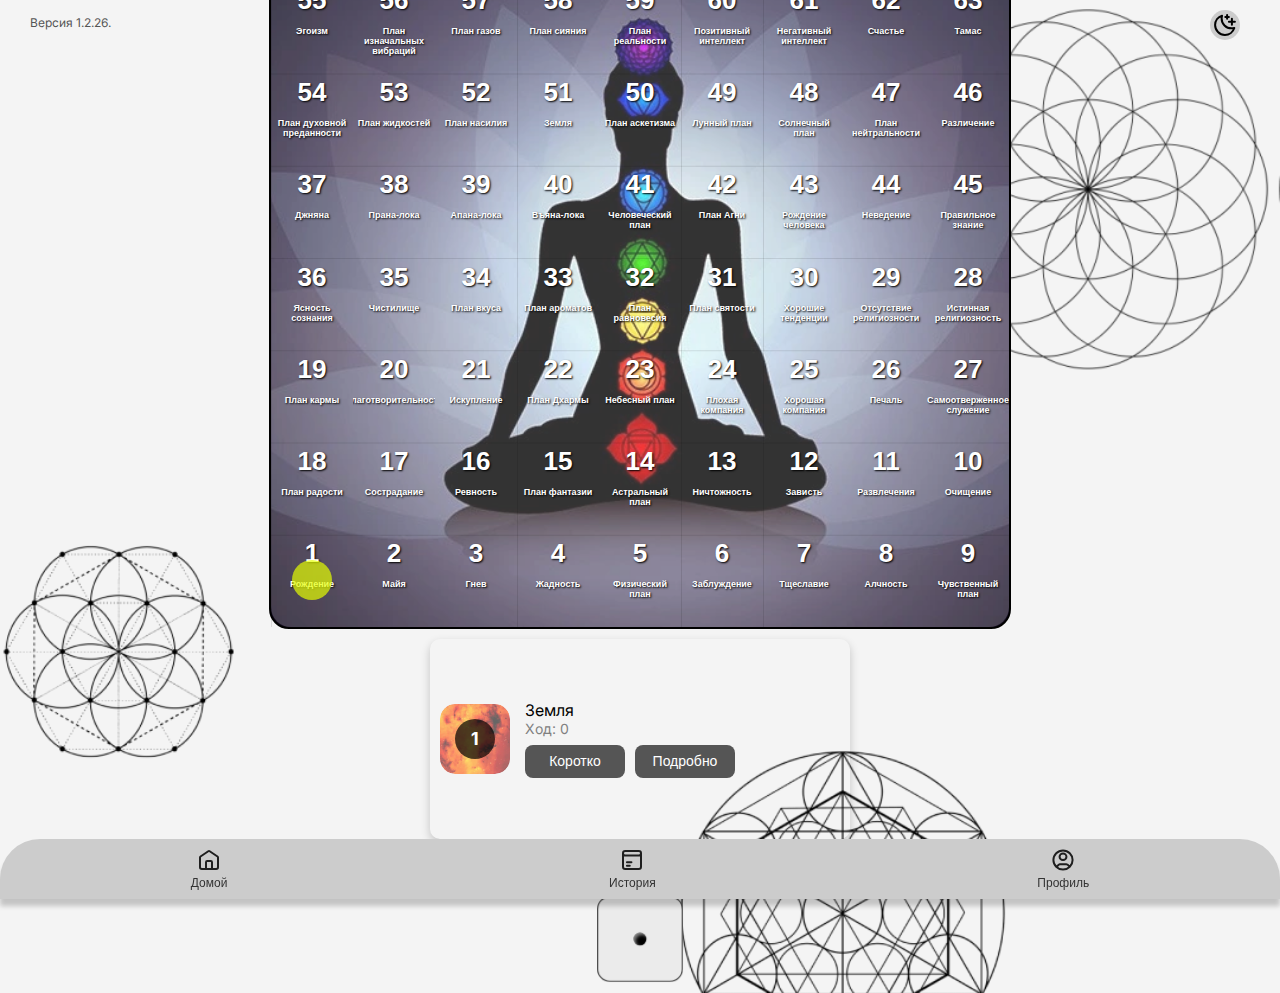
==== commit df16ea36: "Версия 1.2.26. Текст попап сначала" ====
--- a/index.html
+++ b/index.html
@@ -11,7 +11,7 @@
     <script src="scripts.js" defer></script>
 </head>
 <body>
-    <div class="game-version">Версия 1.2.25.</div>
+    <div class="game-version">Версия 1.2.26.</div>
     <div class="theme-switcher">
         <label class="toggle">
             <input type="checkbox" id="themeToggle">
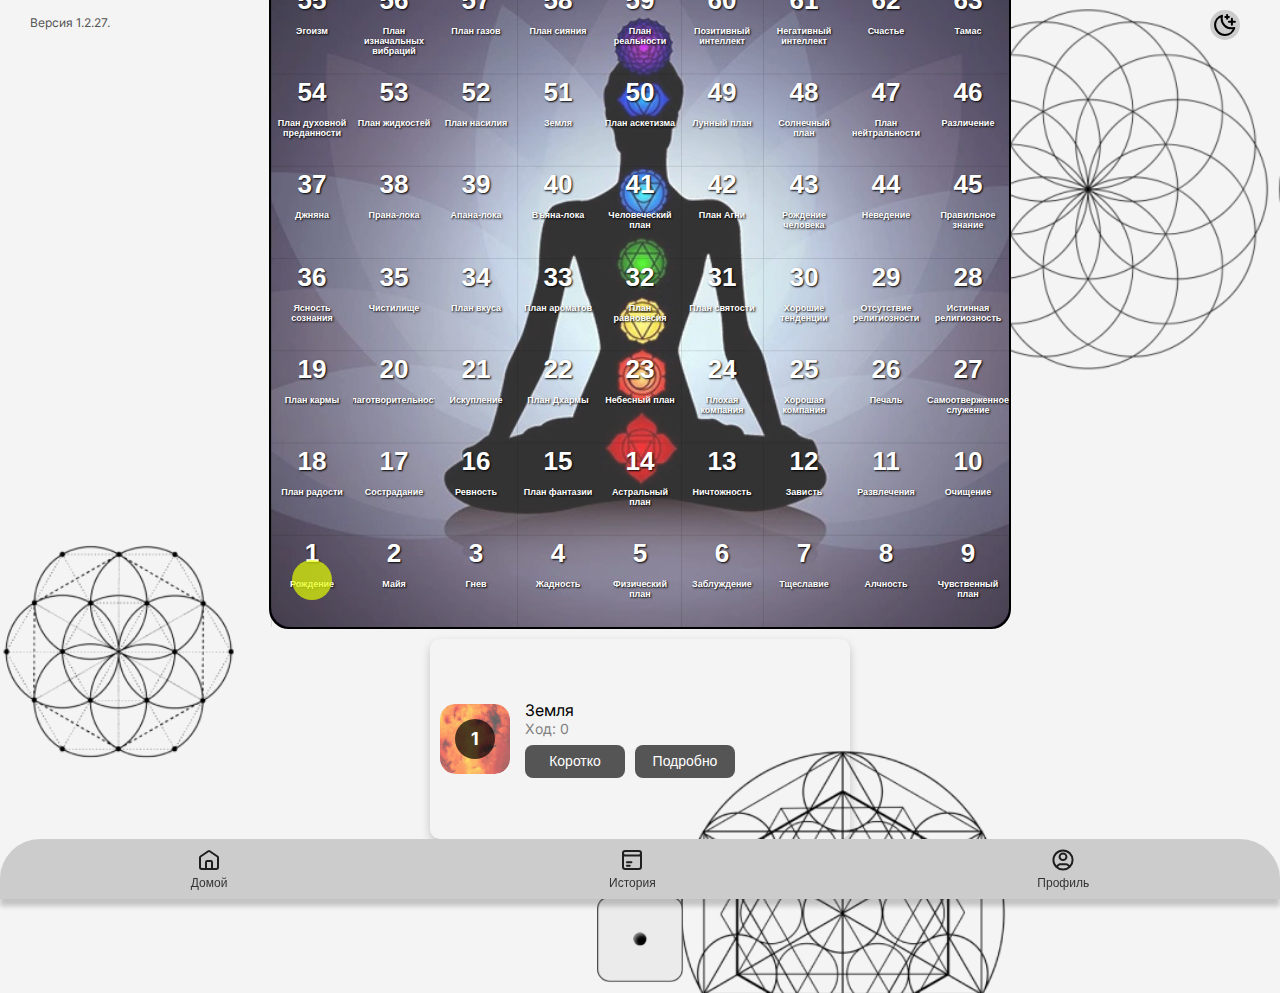
==== commit deaa0a18: "Версия 1.2.27 Добавил Main.html" ====
--- a/index.html
+++ b/index.html
@@ -11,7 +11,7 @@
     <script src="scripts.js" defer></script>
 </head>
 <body>
-    <div class="game-version">Версия 1.2.26.</div>
+    <div class="game-version">Версия 1.2.27.</div>
     <div class="theme-switcher">
         <label class="toggle">
             <input type="checkbox" id="themeToggle">
--- a/styles.css
+++ b/styles.css
@@ -769,4 +769,783 @@
     margin-bottom: 10px; /* Отступ между абзацами */
     text-indent: 20px; /* Отступ первой строки абзаца */
     margin-top: 10px; /* Отступ сверху */
-}+}
+
+
+/* Main*/
+
+/* Для мобильных устройств с экранами до 480px */
+@media (max-width: 480px) {
+    .main-container {
+        width: 100%;
+        padding: 10px;
+    }
+
+    .group {
+        flex-direction: column;  /* Размещение элементов в колонку */
+        margin: 10px 0;
+    }
+
+    .pic {
+        width: 50px;
+        height: 50px;
+    }
+
+    .text {
+        font-size: 18px;
+    }
+
+    .box {
+        width: 100%;
+        margin: 20px 0;
+    }
+
+    .img {
+        width: 80px;
+        height: 80px;
+    }
+}
+
+.main-container,
+.main-container * {
+    box-sizing: border-box;
+}
+
+input,
+select,
+textarea,
+button {
+    outline: 0;
+}
+
+.main-container {
+    position: relative;
+    width: 428px;
+    height: 926px;
+    margin: 0 auto;
+    background: #f8f8f8;
+    overflow: hidden;
+    border-radius: 50px;
+    box-shadow: 0 20px 104px 0 rgba(0, 0, 0, 0.1);
+}
+.group {
+    display: flex;
+    align-items: center;
+    justify-content: space-between;
+    flex-wrap: nowrap;
+    position: relative;
+    width: 369px;
+    margin: 66px 0 0 24px;
+    z-index: 56;
+}
+.pic {
+    flex-shrink: 0;
+    position: relative;
+    width: 34px;
+    height: 34px;
+    background: url(./assets/images/icons_left.svg)
+        no-repeat center;
+    background-size: cover;
+    z-index: 57;
+    overflow: hidden;
+}
+.text {
+    flex-shrink: 0;
+    flex-basis: auto;
+    position: relative;
+    height: 19px;
+    color: #000000;
+    font-family: Mulish, var(--default-font-family);
+    font-size: 20px;
+    font-weight: 700;
+    line-height: 19px;
+    text-align: left;
+    white-space: nowrap;
+    z-index: 58;
+}
+.box {
+    display: flex;
+    flex-direction: column;
+    align-items: center;
+    justify-content: center;
+    flex-wrap: nowrap;
+    gap: 10px;
+    position: relative;
+    width: 379px;
+    margin: 51px 0 0 24px;
+}
+.img {
+    flex-shrink: 0;
+    position: relative;
+    width: 111px;
+    height: 111px;
+    background: url(./assets/images/account.svg)
+        no-repeat center;
+    background-size: cover;
+    z-index: 1;
+    overflow: hidden;
+}
+.wrapper {
+    flex-shrink: 0;
+    position: relative;
+    width: 209px;
+    height: 39px;
+    font-size: 0px;
+    z-index: 2;
+}
+.text-2 {
+    display: flex;
+    align-items: flex-start;
+    justify-content: center;
+    position: relative;
+    width: 71px;
+    height: 18px;
+    margin: 0 0 0 69px;
+    color: #181d27;
+    font-family: Mulish, var(--default-font-family);
+    font-size: 16px;
+    font-weight: 600;
+    line-height: 18px;
+    text-align: center;
+    white-space: nowrap;
+    z-index: 3;
+}
+.text-3 {
+    display: flex;
+    align-items: flex-start;
+    justify-content: center;
+    position: relative;
+    width: 209px;
+    height: 15px;
+    margin: 6px 0 0 0;
+    color: #ababab;
+    font-family: Mulish, var(--default-font-family);
+    font-size: 12px;
+    font-weight: 600;
+    line-height: 15px;
+    text-align: center;
+    white-space: nowrap;
+    z-index: 4;
+}
+.group-2 {
+    flex-shrink: 0;
+    position: relative;
+    width: 357px;
+    height: 15px;
+    z-index: 5;
+}
+.text-4 {
+    display: flex;
+    align-items: flex-start;
+    justify-content: flex-start;
+    position: absolute;
+    height: 15px;
+    top: 0;
+    left: 0;
+    color: #181d27;
+    font-family: Mulish, var(--default-font-family);
+    font-size: 12px;
+    font-weight: 600;
+    line-height: 15px;
+    text-align: left;
+    white-space: nowrap;
+    opacity: 0.8;
+    z-index: 6;
+}
+.box-2 {
+    display: flex;
+    flex-direction: column;
+    align-items: center;
+    justify-content: center;
+    flex-wrap: nowrap;
+    flex-shrink: 0;
+    gap: 25px;
+    position: relative;
+    width: 379px;
+    padding: 15px 20px 15px 20px;
+    background: #ffffff;
+    z-index: 7;
+    border-radius: 20px;
+}
+.box-3 {
+    display: flex;
+    align-items: center;
+    justify-content: space-between;
+    flex-wrap: nowrap;
+    flex-shrink: 0;
+    position: relative;
+    width: 343px;
+    z-index: 8;
+}
+.pic-2 {
+    flex-shrink: 0;
+    position: relative;
+    width: 40px;
+    height: 40px;
+    background: url(./assets/images/ellipse.svg)
+        no-repeat center;
+    background-size: cover;
+    z-index: 9;
+    border-radius: 50%;
+}
+.box-4 {
+    display: flex;
+    flex-direction: column;
+    align-items: flex-start;
+    justify-content: space-between;
+    flex-wrap: nowrap;
+    flex-shrink: 0;
+    position: relative;
+    width: 243px;
+    height: 38px;
+    z-index: 10;
+}
+.text-5 {
+    flex-shrink: 0;
+    flex-basis: auto;
+    position: relative;
+    height: 18px;
+    color: #181d27;
+    font-family: Mulish, var(--default-font-family);
+    font-size: 14px;
+    font-weight: 600;
+    line-height: 17.57px;
+    text-align: left;
+    white-space: nowrap;
+    z-index: 11;
+}
+.text-6 {
+    flex-shrink: 0;
+    flex-basis: auto;
+    position: relative;
+    height: 15px;
+    color: #ababab;
+    font-family: Mulish, var(--default-font-family);
+    font-size: 12px;
+    font-weight: 600;
+    line-height: 15px;
+    text-align: left;
+    white-space: nowrap;
+    z-index: 12;
+}
+.img-2 {
+    flex-shrink: 0;
+    position: relative;
+    width: 24px;
+    height: 24px;
+    background: url(./assets/images/icons_right.svg)
+        no-repeat center;
+    background-size: 100% 100%;
+    z-index: 13;
+    overflow: hidden;
+}
+.box-5 {
+    display: flex;
+    align-items: center;
+    justify-content: space-between;
+    flex-wrap: nowrap;
+    flex-shrink: 0;
+    position: relative;
+    width: 343px;
+    z-index: 14;
+}
+.pic-3 {
+    flex-shrink: 0;
+    position: relative;
+    width: 40px;
+    height: 40px;
+    background: url(./assets/images/ellipse.svg)
+        no-repeat center;
+    background-size: cover;
+    z-index: 15;
+    border-radius: 50%;
+}
+.box-6 {
+    display: flex;
+    flex-direction: column;
+    align-items: flex-start;
+    flex-wrap: nowrap;
+    flex-shrink: 0;
+    gap: 5px;
+    position: relative;
+    width: 243px;
+    z-index: 16;
+}
+.text-7 {
+    flex-shrink: 0;
+    flex-basis: auto;
+    position: relative;
+    height: 18px;
+    color: #181d27;
+    font-family: Mulish, var(--default-font-family);
+    font-size: 14px;
+    font-weight: 600;
+    line-height: 17.57px;
+    text-align: left;
+    white-space: nowrap;
+    z-index: 17;
+}
+.text-8 {
+    flex-shrink: 0;
+    flex-basis: auto;
+    position: relative;
+    height: 15px;
+    color: #ababab;
+    font-family: Mulish, var(--default-font-family);
+    font-size: 12px;
+    font-weight: 600;
+    line-height: 15px;
+    text-align: left;
+    white-space: nowrap;
+    z-index: 18;
+}
+.pic-4 {
+    flex-shrink: 0;
+    position: relative;
+    width: 24px;
+    height: 24px;
+    background: url(./assets/images/icons_right.svg)
+        no-repeat center;
+    background-size: 100% 100%;
+    z-index: 19;
+    overflow: hidden;
+}
+.box-7 {
+    display: flex;
+    align-items: center;
+    justify-content: space-between;
+    flex-wrap: nowrap;
+    flex-shrink: 0;
+    position: relative;
+    width: 343px;
+    z-index: 20;
+}
+.img-3 {
+    flex-shrink: 0;
+    position: relative;
+    width: 40px;
+    height: 40px;
+    background: url(./assets/images/ellipse.svg)
+        no-repeat center;
+    background-size: cover;
+    z-index: 21;
+    border-radius: 50%;
+}
+.box-8 {
+    display: flex;
+    flex-direction: column;
+    align-items: flex-start;
+    flex-wrap: nowrap;
+    flex-shrink: 0;
+    gap: 5px;
+    position: relative;
+    width: 243px;
+    z-index: 22;
+}
+.text-9 {
+    flex-shrink: 0;
+    flex-basis: auto;
+    position: relative;
+    height: 18px;
+    color: #181d27;
+    font-family: Mulish, var(--default-font-family);
+    font-size: 14px;
+    font-weight: 600;
+    line-height: 17.57px;
+    text-align: left;
+    white-space: nowrap;
+    z-index: 23;
+}
+.text-a {
+    flex-shrink: 0;
+    flex-basis: auto;
+    position: relative;
+    height: 15px;
+    color: #ababab;
+    font-family: Mulish, var(--default-font-family);
+    font-size: 12px;
+    font-weight: 600;
+    line-height: 15px;
+    text-align: left;
+    white-space: nowrap;
+    z-index: 24;
+}
+.pic-5 {
+    flex-shrink: 0;
+    position: relative;
+    width: 24px;
+    height: 24px;
+    background: url(./assets/images/icons_right.svg)
+        no-repeat center;
+    background-size: 100% 100%;
+    z-index: 25;
+    overflow: hidden;
+}
+.box-9 {
+    flex-shrink: 0;
+    position: relative;
+    width: 357px;
+    height: 15px;
+    z-index: 26;
+}
+.text-b {
+    display: flex;
+    align-items: flex-start;
+    justify-content: flex-start;
+    position: absolute;
+    height: 15px;
+    top: 0;
+    left: 0;
+    color: #181d27;
+    font-family: Mulish, var(--default-font-family);
+    font-size: 12px;
+    font-weight: 600;
+    line-height: 15px;
+    text-align: left;
+    white-space: nowrap;
+    opacity: 0.8;
+    z-index: 27;
+}
+.group-3 {
+    display: flex;
+    flex-direction: column;
+    align-items: center;
+    justify-content: center;
+    flex-wrap: nowrap;
+    flex-shrink: 0;
+    gap: 25px;
+    position: relative;
+    width: 379px;
+    padding: 15px 20px 15px 20px;
+    background: #ffffff;
+    z-index: 28;
+    border-radius: 20px;
+}
+.wrapper-2 {
+    display: flex;
+    align-items: center;
+    justify-content: space-between;
+    flex-wrap: nowrap;
+    flex-shrink: 0;
+    position: relative;
+    width: 343px;
+    z-index: 29;
+}
+.pic-6 {
+    flex-shrink: 0;
+    position: relative;
+    width: 40px;
+    height: 40px;
+    background: url(./assets/images/ellipse.svg)
+        no-repeat center;
+    background-size: cover;
+    z-index: 30;
+    border-radius: 50%;
+}
+.wrapper-3 {
+    display: flex;
+    flex-direction: column;
+    align-items: flex-start;
+    flex-wrap: nowrap;
+    flex-shrink: 0;
+    gap: 5px;
+    position: relative;
+    width: 243px;
+    z-index: 31;
+}
+.text-c {
+    flex-shrink: 0;
+    flex-basis: auto;
+    position: relative;
+    height: 18px;
+    color: #181d27;
+    font-family: Mulish, var(--default-font-family);
+    font-size: 14px;
+    font-weight: 600;
+    line-height: 17.57px;
+    text-align: left;
+    white-space: nowrap;
+    z-index: 32;
+}
+.text-d {
+    display: flex;
+    align-items: flex-start;
+    justify-content: flex-start;
+    flex-shrink: 0;
+    flex-basis: auto;
+    position: relative;
+    width: 243px;
+    height: 15px;
+    color: #ababab;
+    font-family: Mulish, var(--default-font-family);
+    font-size: 12px;
+    font-weight: 600;
+    line-height: 15px;
+    text-align: left;
+    white-space: nowrap;
+    z-index: 33;
+}
+.pic-7 {
+    flex-shrink: 0;
+    position: relative;
+    width: 24px;
+    height: 24px;
+    background: url(./assets/images/icons_right.svg)
+        no-repeat center;
+    background-size: 100% 100%;
+    z-index: 34;
+    overflow: hidden;
+}
+.wrapper-4 {
+    display: flex;
+    align-items: center;
+    justify-content: space-between;
+    flex-wrap: nowrap;
+    flex-shrink: 0;
+    position: relative;
+    width: 343px;
+    z-index: 35;
+}
+.pic-8 {
+    flex-shrink: 0;
+    position: relative;
+    width: 40px;
+    height: 40px;
+    background: url(./assets/images/ellipse.svg)
+        no-repeat center;
+    background-size: cover;
+    z-index: 36;
+    border-radius: 50%;
+}
+.box-a {
+    display: flex;
+    flex-direction: column;
+    align-items: flex-start;
+    flex-wrap: nowrap;
+    flex-shrink: 0;
+    gap: 5px;
+    position: relative;
+    width: 244px;
+    z-index: 37;
+}
+.text-e {
+    flex-shrink: 0;
+    flex-basis: auto;
+    position: relative;
+    height: 18px;
+    color: #181d27;
+    font-family: Mulish, var(--default-font-family);
+    font-size: 14px;
+    font-weight: 600;
+    line-height: 17.57px;
+    text-align: left;
+    white-space: nowrap;
+    z-index: 38;
+}
+.text-f {
+    flex-shrink: 0;
+    flex-basis: auto;
+    position: relative;
+    height: 15px;
+    color: #ababab;
+    font-family: Mulish, var(--default-font-family);
+    font-size: 12px;
+    font-weight: 600;
+    line-height: 15px;
+    text-align: left;
+    white-space: nowrap;
+    z-index: 39;
+}
+.pic-9 {
+    flex-shrink: 0;
+    position: relative;
+    width: 24px;
+    height: 24px;
+    background: url(./assets/images/icons_right.svg)
+        no-repeat center;
+    background-size: 100% 100%;
+    z-index: 40;
+    overflow: hidden;
+}
+.group-4 {
+    flex-shrink: 0;
+    position: relative;
+    width: 357px;
+    height: 15px;
+    z-index: 41;
+}
+.text-10 {
+    display: flex;
+    align-items: flex-start;
+    justify-content: flex-start;
+    position: absolute;
+    height: 15px;
+    top: 0;
+    left: 0;
+    color: #181d27;
+    font-family: Mulish, var(--default-font-family);
+    font-size: 12px;
+    font-weight: 600;
+    line-height: 15px;
+    text-align: left;
+    white-space: nowrap;
+    opacity: 0.8;
+    z-index: 42;
+}
+.section {
+    display: flex;
+    flex-direction: column;
+    align-items: center;
+    justify-content: center;
+    flex-wrap: nowrap;
+    flex-shrink: 0;
+    gap: 25px;
+    position: relative;
+    width: 379px;
+    padding: 15px 20px 15px 20px;
+    background: #ffffff;
+    z-index: 43;
+    border-radius: 20px;
+}
+.group-5 {
+    display: flex;
+    align-items: center;
+    justify-content: space-between;
+    flex-wrap: nowrap;
+    flex-shrink: 0;
+    position: relative;
+    width: 343px;
+    z-index: 44;
+}
+.pic-a {
+    flex-shrink: 0;
+    position: relative;
+    width: 40px;
+    height: 40px;
+    background: url(./assets/images/ellipse.svg)
+        no-repeat center;
+    background-size: cover;
+    z-index: 45;
+    border-radius: 50%;
+}
+.box-b {
+    display: flex;
+    flex-direction: column;
+    align-items: flex-start;
+    flex-wrap: nowrap;
+    flex-shrink: 0;
+    gap: 5px;
+    position: relative;
+    width: 243px;
+    z-index: 46;
+}
+.text-11 {
+    flex-shrink: 0;
+    flex-basis: auto;
+    position: relative;
+    height: 18px;
+    color: #181d27;
+    font-family: Mulish, var(--default-font-family);
+    font-size: 14px;
+    font-weight: 600;
+    line-height: 17.57px;
+    text-align: left;
+    white-space: nowrap;
+    z-index: 47;
+}
+.text-12 {
+    flex-shrink: 0;
+    flex-basis: auto;
+    position: relative;
+    height: 15px;
+    color: #ababab;
+    font-family: Mulish, var(--default-font-family);
+    font-size: 12px;
+    font-weight: 600;
+    line-height: 15px;
+    text-align: left;
+    white-space: nowrap;
+    z-index: 48;
+}
+.img-4 {
+    flex-shrink: 0;
+    position: relative;
+    width: 24px;
+    height: 24px;
+    background: url(./assets/images/icons_right.svg)
+        no-repeat center;
+    background-size: 100% 100%;
+    z-index: 49;
+    overflow: hidden;
+}
+.box-c {
+    display: flex;
+    align-items: center;
+    justify-content: space-between;
+    flex-wrap: nowrap;
+    flex-shrink: 0;
+    position: relative;
+    width: 343px;
+    z-index: 50;
+}
+.img-5 {
+    flex-shrink: 0;
+    position: relative;
+    width: 40px;
+    height: 40px;
+    background: url(./assets/images/ellipse.svg)
+        no-repeat center;
+    background-size: cover;
+    z-index: 51;
+    border-radius: 50%;
+}
+.wrapper-5 {
+    display: flex;
+    flex-direction: column;
+    align-items: flex-start;
+    flex-wrap: nowrap;
+    flex-shrink: 0;
+    gap: 5px;
+    position: relative;
+    width: 243px;
+    z-index: 52;
+}
+.text-13 {
+    flex-shrink: 0;
+    flex-basis: auto;
+    position: relative;
+    height: 18px;
+    color: #181d27;
+    font-family: Mulish, var(--default-font-family);
+    font-size: 14px;
+    font-weight: 600;
+    line-height: 17.57px;
+    text-align: left;
+    white-space: nowrap;
+    z-index: 53;
+}
+.text-14 {
+    flex-shrink: 0;
+    flex-basis: auto;
+    position: relative;
+    height: 15px;
+    color: #ababab;
+    font-family: Mulish, var(--default-font-family);
+    font-size: 12px;
+    font-weight: 600;
+    line-height: 15px;
+    text-align: left;
+    white-space: nowrap;
+    z-index: 54;
+}
+.img-6 {
+    flex-shrink: 0;
+    position: relative;
+    width: 24px;
+    height: 24px;
+    background: url(./assets/images/icons_right.svg)
+        no-repeat center;
+    background-size: 100% 100%;
+    z-index: 55;
+    overflow: hidden;
+}
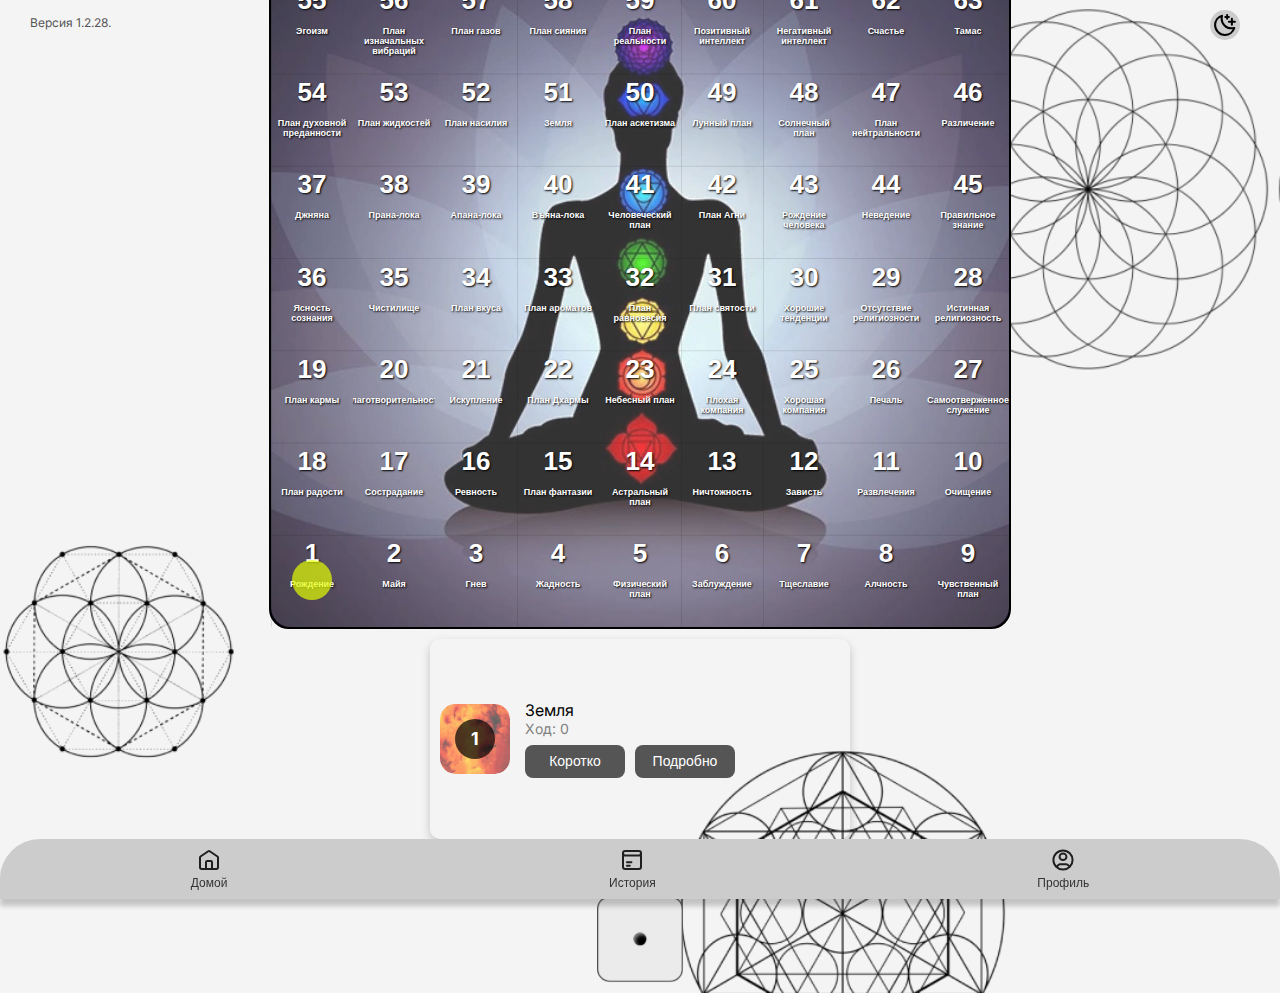
==== commit 6556a1e2: "Версия 1.2.28. Добавил переход на главную с main" ====
--- a/index.html
+++ b/index.html
@@ -11,7 +11,7 @@
     <script src="scripts.js" defer></script>
 </head>
 <body>
-    <div class="game-version">Версия 1.2.27.</div>
+    <div class="game-version">Версия 1.2.28.</div>
     <div class="theme-switcher">
         <label class="toggle">
             <input type="checkbox" id="themeToggle">
--- a/styles.css
+++ b/styles.css
@@ -835,7 +835,7 @@
     flex-wrap: nowrap;
     position: relative;
     width: 369px;
-    margin: 66px 0 0 24px;
+    margin: 40px 0 0 24px;
     z-index: 56;
 }
 .pic {
@@ -1549,3 +1549,9 @@
     z-index: 55;
     overflow: hidden;
 }
+
+.playButton {
+    position: relative;
+    z-index: 10; /* Обеспечивает, что элемент будет поверх других */
+}
+
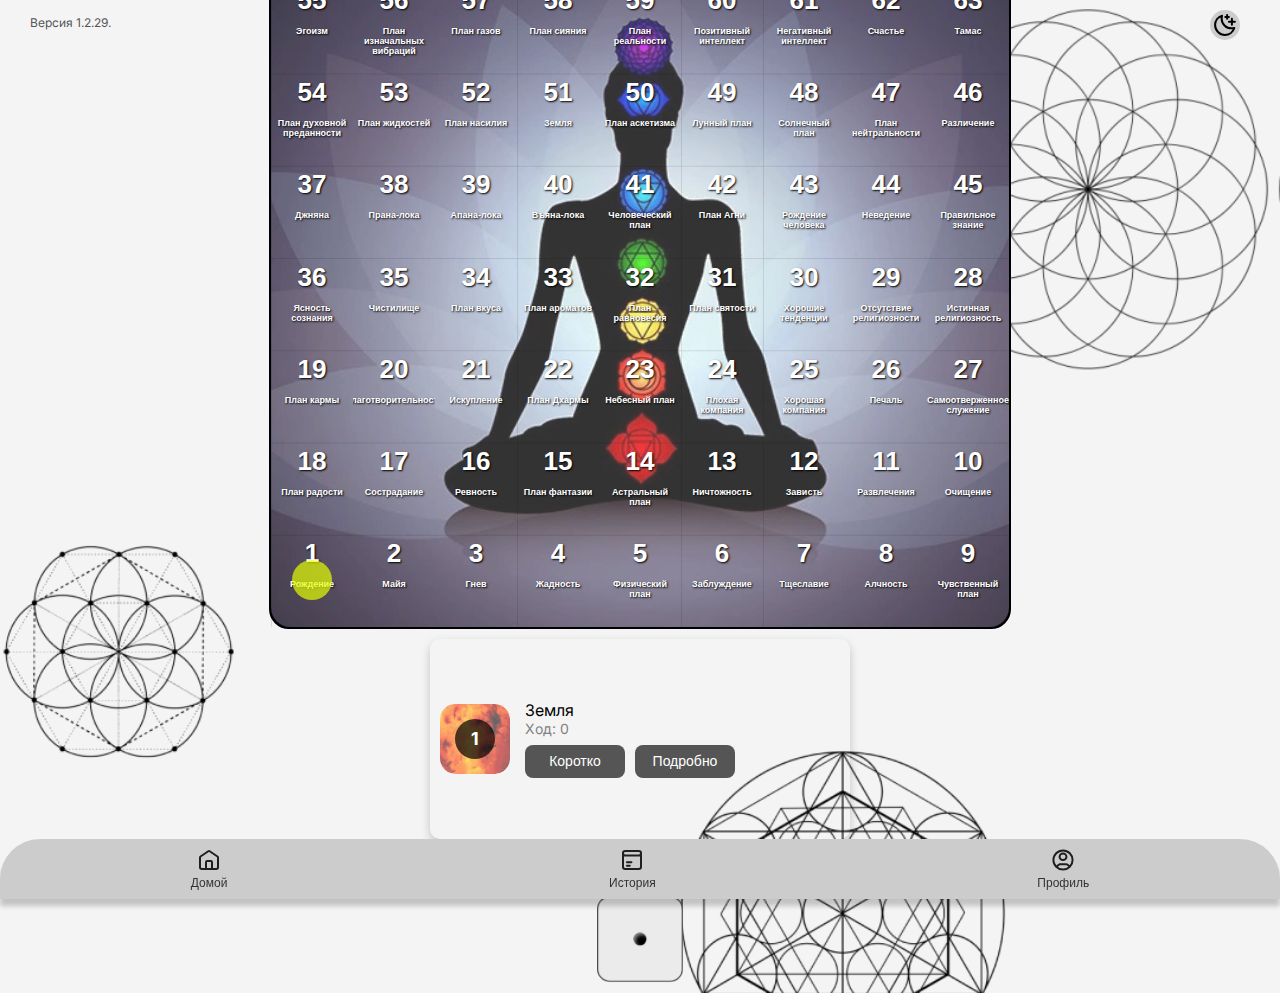
==== commit f79ca1a2: "Версия 1.2.29. Стили поправил на main" ====
--- a/index.html
+++ b/index.html
@@ -11,7 +11,7 @@
     <script src="scripts.js" defer></script>
 </head>
 <body>
-    <div class="game-version">Версия 1.2.28.</div>
+    <div class="game-version">Версия 1.2.29.</div>
     <div class="theme-switcher">
         <label class="toggle">
             <input type="checkbox" id="themeToggle">
--- a/styles.css
+++ b/styles.css
@@ -820,8 +820,8 @@
 
 .main-container {
     position: relative;
-    width: 428px;
-    height: 926px;
+    width: 100vmin;
+    height: 200vmin;
     margin: 0 auto;
     background: #f8f8f8;
     overflow: hidden;
@@ -834,9 +834,10 @@
     justify-content: space-between;
     flex-wrap: nowrap;
     position: relative;
-    width: 369px;
+    width: 330px;
     margin: 40px 0 0 24px;
     z-index: 56;
+    flex-direction: row;
 }
 .pic {
     flex-shrink: 0;
@@ -855,7 +856,7 @@
     position: relative;
     height: 19px;
     color: #000000;
-    font-family: Mulish, var(--default-font-family);
+    font-family: 'Open Sans', sans-serif; ;
     font-size: 20px;
     font-weight: 700;
     line-height: 19px;
@@ -872,7 +873,7 @@
     gap: 10px;
     position: relative;
     width: 379px;
-    margin: 51px 0 0 24px;
+    margin: 15px 0 0 10px;
 }
 .img {
     flex-shrink: 0;
@@ -902,7 +903,7 @@
     height: 18px;
     margin: 0 0 0 69px;
     color: #181d27;
-    font-family: Mulish, var(--default-font-family);
+    font-family: 'Open Sans', sans-serif; ;
     font-size: 16px;
     font-weight: 600;
     line-height: 18px;
@@ -919,7 +920,7 @@
     height: 15px;
     margin: 6px 0 0 0;
     color: #ababab;
-    font-family: Mulish, var(--default-font-family);
+    font-family: 'Open Sans', sans-serif; ;
     font-size: 12px;
     font-weight: 600;
     line-height: 15px;
@@ -943,7 +944,7 @@
     top: 0;
     left: 0;
     color: #181d27;
-    font-family: Mulish, var(--default-font-family);
+    font-family: 'Open Sans', sans-serif; ;
     font-size: 12px;
     font-weight: 600;
     line-height: 15px;
@@ -1006,7 +1007,7 @@
     position: relative;
     height: 18px;
     color: #181d27;
-    font-family: Mulish, var(--default-font-family);
+    font-family: 'Open Sans', sans-serif; ;
     font-size: 14px;
     font-weight: 600;
     line-height: 17.57px;
@@ -1020,7 +1021,7 @@
     position: relative;
     height: 15px;
     color: #ababab;
-    font-family: Mulish, var(--default-font-family);
+    font-family: 'Open Sans', sans-serif; ;
     font-size: 12px;
     font-weight: 600;
     line-height: 15px;
@@ -1077,7 +1078,7 @@
     position: relative;
     height: 18px;
     color: #181d27;
-    font-family: Mulish, var(--default-font-family);
+    font-family: 'Open Sans', sans-serif; ;
     font-size: 14px;
     font-weight: 600;
     line-height: 17.57px;
@@ -1091,7 +1092,7 @@
     position: relative;
     height: 15px;
     color: #ababab;
-    font-family: Mulish, var(--default-font-family);
+    font-family: 'Open Sans', sans-serif; ;
     font-size: 12px;
     font-weight: 600;
     line-height: 15px;
@@ -1148,7 +1149,7 @@
     position: relative;
     height: 18px;
     color: #181d27;
-    font-family: Mulish, var(--default-font-family);
+    font-family: 'Open Sans', sans-serif; ;
     font-size: 14px;
     font-weight: 600;
     line-height: 17.57px;
@@ -1162,7 +1163,7 @@
     position: relative;
     height: 15px;
     color: #ababab;
-    font-family: Mulish, var(--default-font-family);
+    font-family: 'Open Sans', sans-serif; ;
     font-size: 12px;
     font-weight: 600;
     line-height: 15px;
@@ -1197,7 +1198,7 @@
     top: 0;
     left: 0;
     color: #181d27;
-    font-family: Mulish, var(--default-font-family);
+    font-family: 'Open Sans', sans-serif; ;
     font-size: 12px;
     font-weight: 600;
     line-height: 15px;
@@ -1259,7 +1260,7 @@
     position: relative;
     height: 18px;
     color: #181d27;
-    font-family: Mulish, var(--default-font-family);
+    font-family: 'Open Sans', sans-serif; ;
     font-size: 14px;
     font-weight: 600;
     line-height: 17.57px;
@@ -1277,7 +1278,7 @@
     width: 243px;
     height: 15px;
     color: #ababab;
-    font-family: Mulish, var(--default-font-family);
+    font-family: 'Open Sans', sans-serif; ;
     font-size: 12px;
     font-weight: 600;
     line-height: 15px;
@@ -1334,7 +1335,7 @@
     position: relative;
     height: 18px;
     color: #181d27;
-    font-family: Mulish, var(--default-font-family);
+    font-family: 'Open Sans', sans-serif; ;
     font-size: 14px;
     font-weight: 600;
     line-height: 17.57px;
@@ -1348,7 +1349,7 @@
     position: relative;
     height: 15px;
     color: #ababab;
-    font-family: Mulish, var(--default-font-family);
+    font-family: 'Open Sans', sans-serif; ;
     font-size: 12px;
     font-weight: 600;
     line-height: 15px;
@@ -1383,7 +1384,7 @@
     top: 0;
     left: 0;
     color: #181d27;
-    font-family: Mulish, var(--default-font-family);
+    font-family: 'Open Sans', sans-serif; ;
     font-size: 12px;
     font-weight: 600;
     line-height: 15px;
@@ -1445,7 +1446,7 @@
     position: relative;
     height: 18px;
     color: #181d27;
-    font-family: Mulish, var(--default-font-family);
+    font-family: 'Open Sans', sans-serif; ;
     font-size: 14px;
     font-weight: 600;
     line-height: 17.57px;
@@ -1459,7 +1460,7 @@
     position: relative;
     height: 15px;
     color: #ababab;
-    font-family: Mulish, var(--default-font-family);
+    font-family: 'Open Sans', sans-serif; ;
     font-size: 12px;
     font-weight: 600;
     line-height: 15px;
@@ -1516,7 +1517,7 @@
     position: relative;
     height: 18px;
     color: #181d27;
-    font-family: Mulish, var(--default-font-family);
+    font-family: 'Open Sans', sans-serif; ;
     font-size: 14px;
     font-weight: 600;
     line-height: 17.57px;
@@ -1530,7 +1531,7 @@
     position: relative;
     height: 15px;
     color: #ababab;
-    font-family: Mulish, var(--default-font-family);
+    font-family: 'Open Sans', sans-serif; ;
     font-size: 12px;
     font-weight: 600;
     line-height: 15px;
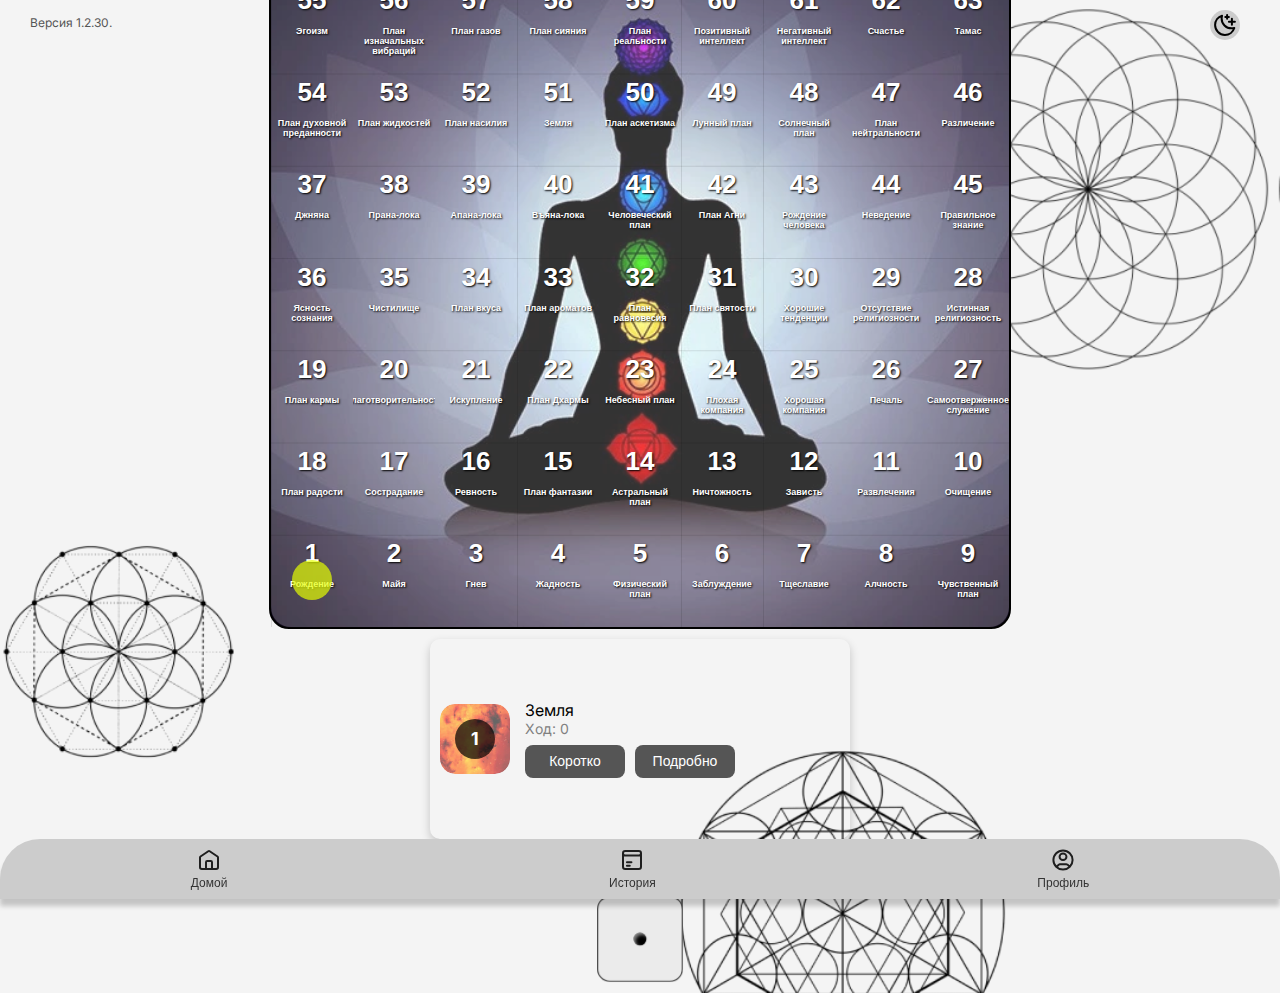
==== commit 424e0385: "Версия 1.2.30. Main на всю" ====
--- a/index.html
+++ b/index.html
@@ -11,7 +11,7 @@
     <script src="scripts.js" defer></script>
 </head>
 <body>
-    <div class="game-version">Версия 1.2.29.</div>
+    <div class="game-version">Версия 1.2.30.</div>
     <div class="theme-switcher">
         <label class="toggle">
             <input type="checkbox" id="themeToggle">
--- a/styles.css
+++ b/styles.css
@@ -819,13 +819,13 @@
 }
 
 .main-container {
-    position: relative;
-    width: 100vmin;
-    height: 200vmin;
+    position: fixed;
+    width: 100%;
+    height: 100%;
     margin: 0 auto;
     background: #f8f8f8;
     overflow: hidden;
-    border-radius: 50px;
+    border-radius: 0px;
     box-shadow: 0 20px 104px 0 rgba(0, 0, 0, 0.1);
 }
 .group {
@@ -1551,7 +1551,7 @@
     overflow: hidden;
 }
 
-.playButton {
+#playButton {
     position: relative;
     z-index: 10; /* Обеспечивает, что элемент будет поверх других */
 }
